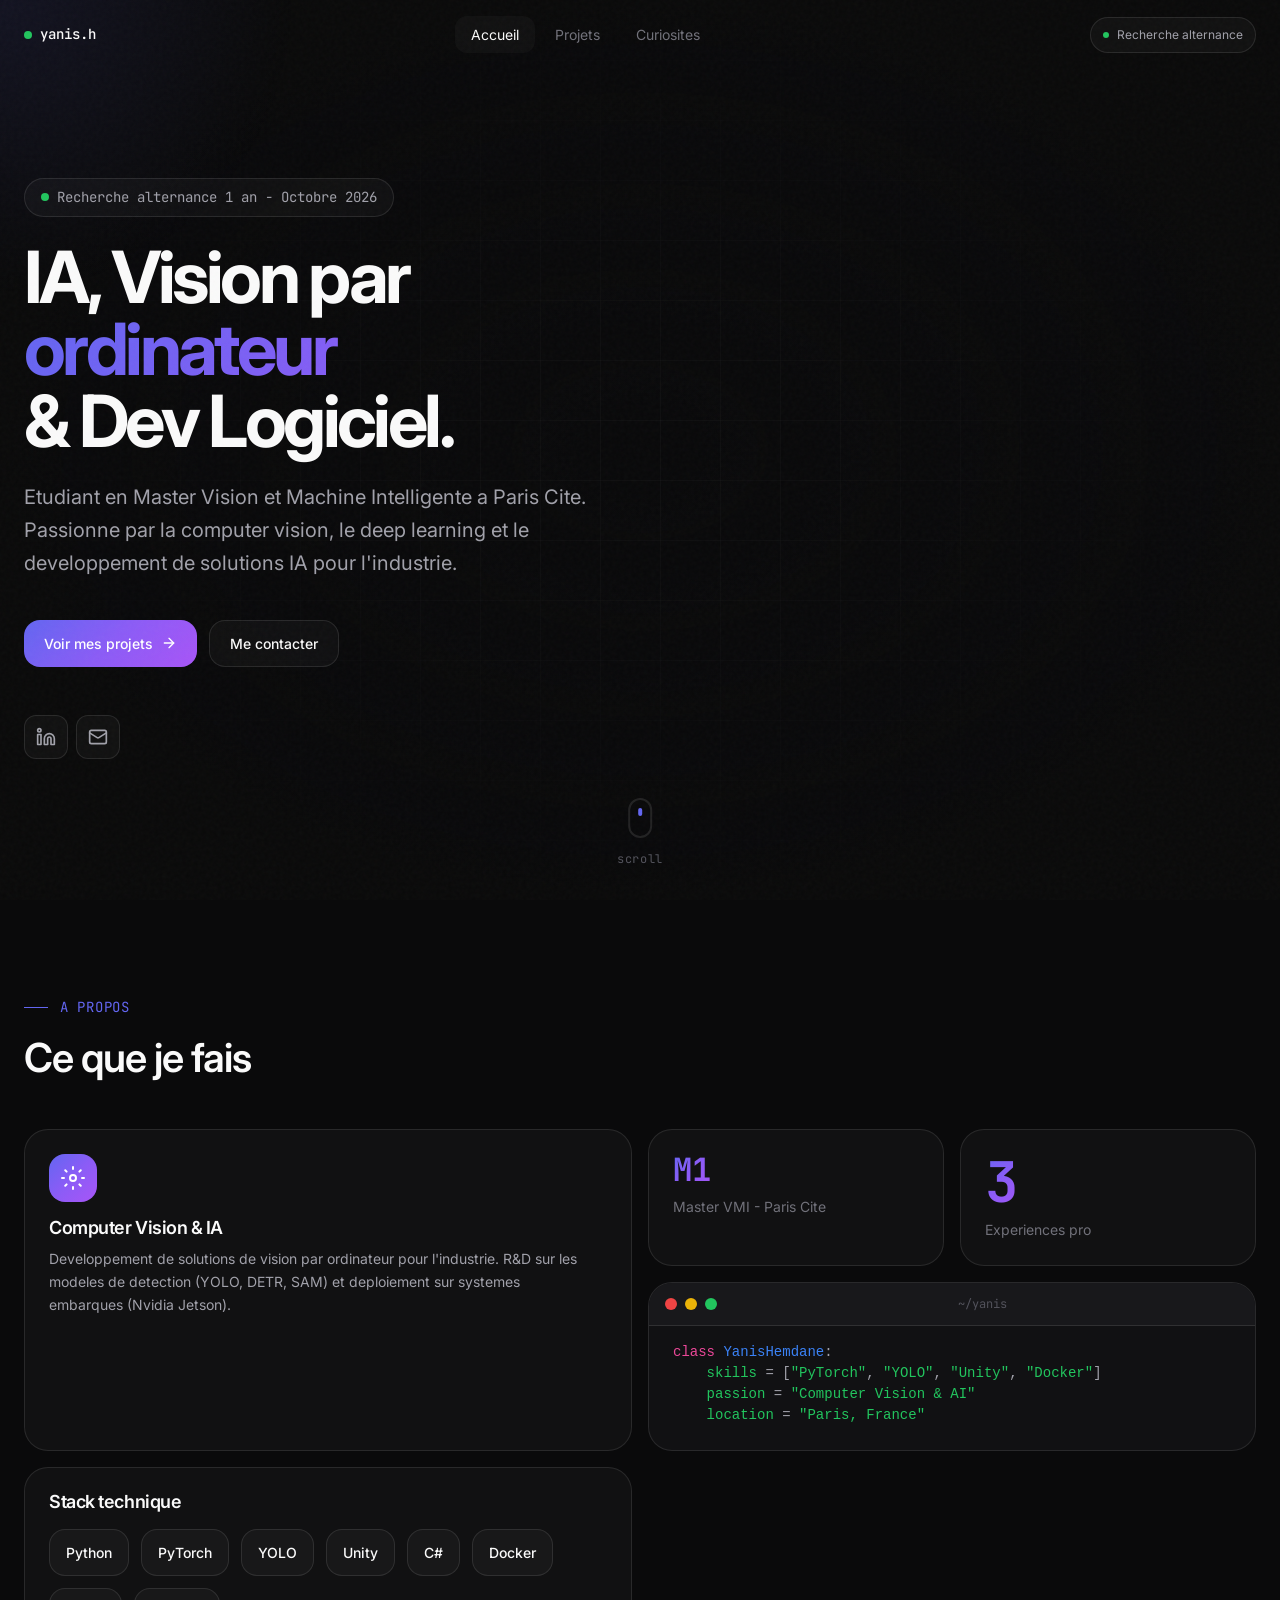
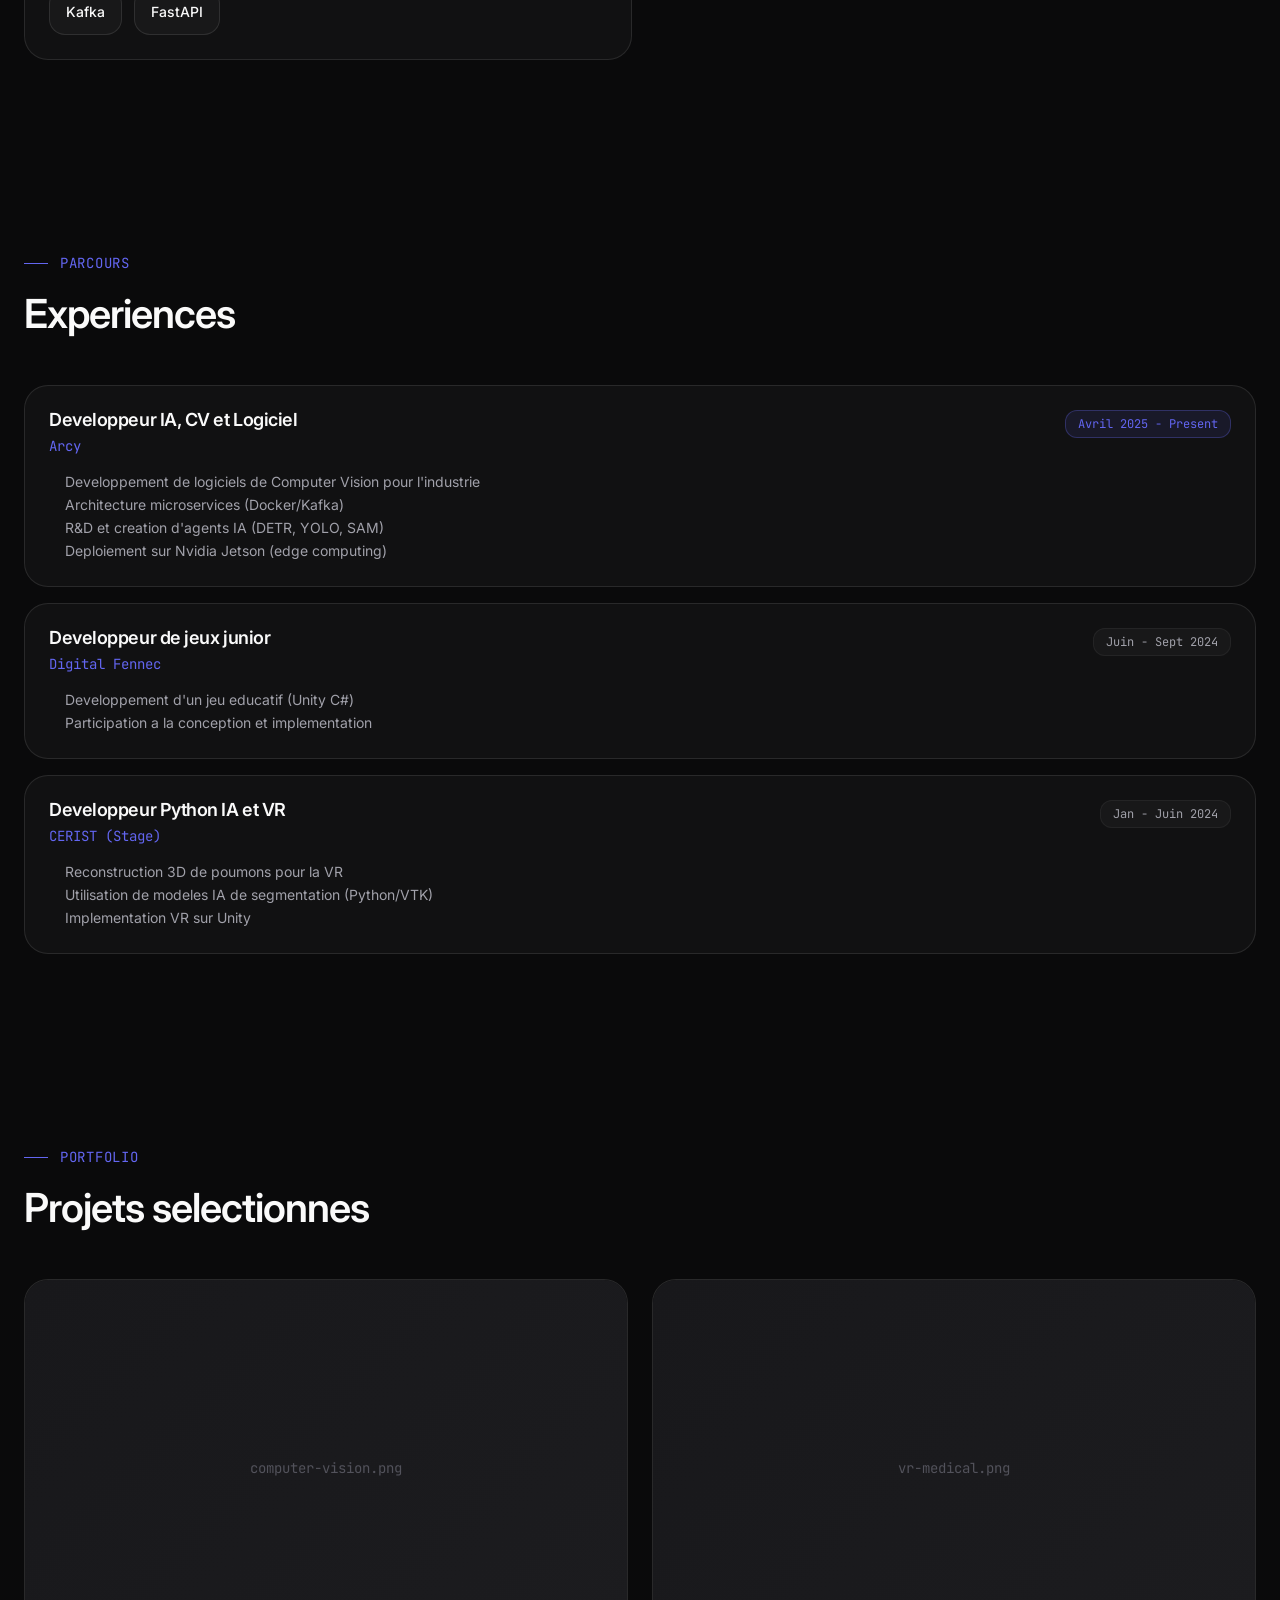
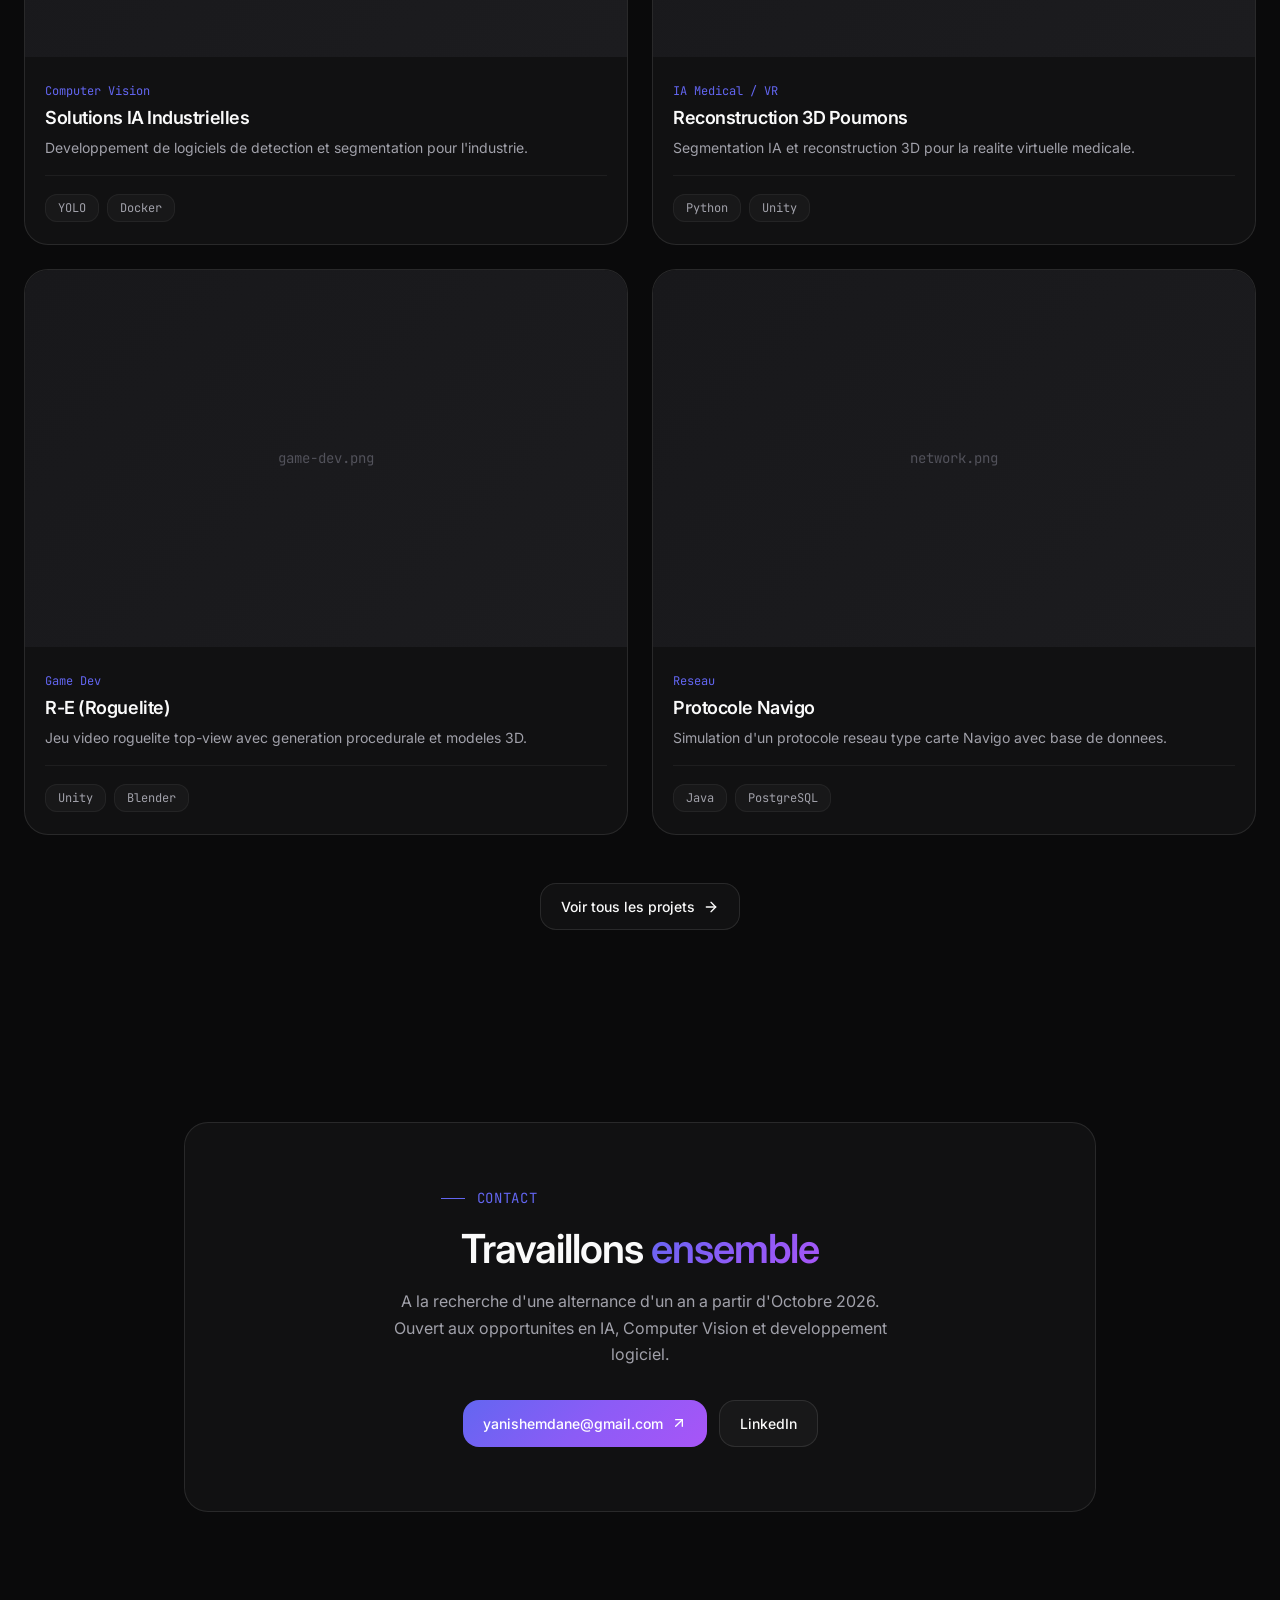
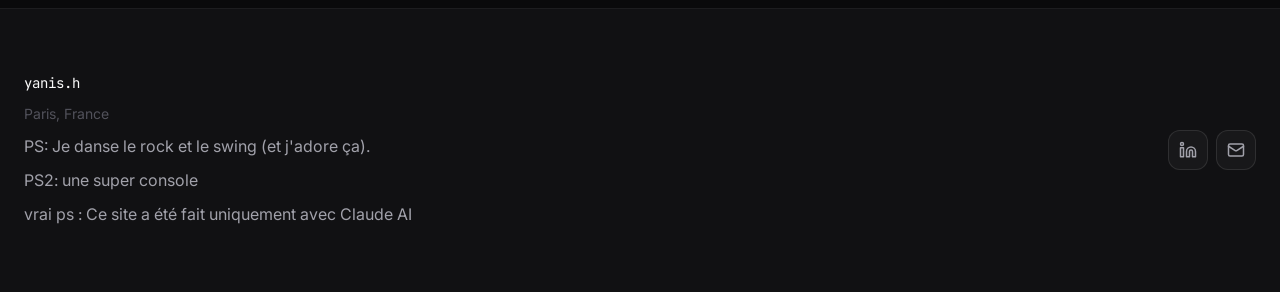
==== index.html @ 2f191aeb "Initial commit - Portfolio Yanis Hemdane" ====
<!DOCTYPE html>
<html lang="fr">
<head>
  <meta charset="UTF-8">
  <meta name="viewport" content="width=device-width, initial-scale=1.0">
  <meta name="description" content="Yanis Hemdane - IA, Computer Vision et Developpement Logiciel">
  <meta name="author" content="Yanis Hemdane">
  <meta name="theme-color" content="#0a0a0b">

  <link rel="icon" type="image/svg+xml" href="data:image/svg+xml,<svg xmlns='http://www.w3.org/2000/svg' viewBox='0 0 100 100'><text y='.9em' font-size='90'>🤖</text></svg>">

  <title>Yanis Hemdane — IA & Computer Vision</title>

  <link rel="stylesheet" href="css/style.css">
</head>
<body>
  <!-- Background Grid -->
  <div class="bg-grid"></div>
  <div class="spotlight" id="spotlight"></div>

  <div class="page">
    <!-- ========== HEADER ========== -->
    <header class="header" id="header">
      <div class="container">
        <div class="header__inner">
          <a href="index.html" class="header__logo">
            <span class="header__logo-dot"></span>
            yanis.h
          </a>

          <nav class="header__nav" id="nav">
            <a href="index.html" class="header__link header__link--active">Accueil</a>
            <a href="projects.html" class="header__link">Projets</a>
            <a href="curiosites.html" class="header__link">Curiosites</a>
          </nav>

          <div class="header__status">
            <span class="header__status-dot"></span>
            Recherche alternance
          </div>

          <button class="header__menu-btn" id="menu-btn" aria-label="Menu">
            <span></span>
            <span></span>
            <span></span>
          </button>
        </div>
      </div>
    </header>

    <!-- ========== MAIN CONTENT ========== -->
    <main class="page__content">

      <!-- ===== HERO SECTION ===== -->
      <section class="section section--hero">
        <div class="container">
          <div class="hero">
            <div class="hero__badge fade-in">
              <span class="hero__badge-dot"></span>
              Recherche alternance 1 an - Octobre 2026
            </div>

            <h1 class="hero__title fade-in fade-in--delay-1">
              <span class="hero__title-line">IA, Vision par</span>
              <span class="hero__title-line hero__title-gradient">ordinateur</span>
              <span class="hero__title-line">& Dev Logiciel.</span>
            </h1>

            <p class="hero__description fade-in fade-in--delay-2">
              Etudiant en Master Vision et Machine Intelligente a Paris Cite.
              Passionne par la computer vision, le deep learning et le developpement
              de solutions IA pour l'industrie.
            </p>

            <div class="hero__actions fade-in fade-in--delay-3">
              <a href="projects.html" class="btn btn--primary">
                <span>Voir mes projets</span>
                <svg class="btn__icon" xmlns="http://www.w3.org/2000/svg" viewBox="0 0 24 24" fill="none" stroke="currentColor" stroke-width="2" stroke-linecap="round" stroke-linejoin="round">
                  <line x1="5" y1="12" x2="19" y2="12"></line>
                  <polyline points="12 5 19 12 12 19"></polyline>
                </svg>
              </a>
              <a href="#contact" class="btn btn--secondary">
                Me contacter
              </a>
            </div>

            <div class="hero__social fade-in fade-in--delay-4">
              <a href="https://www.linkedin.com/in/yanis-hemdane-5b6553298/" class="social-link" aria-label="LinkedIn" target="_blank" rel="noopener">
                <svg xmlns="http://www.w3.org/2000/svg" viewBox="0 0 24 24" fill="none" stroke="currentColor" stroke-width="2" stroke-linecap="round" stroke-linejoin="round">
                  <path d="M16 8a6 6 0 0 1 6 6v7h-4v-7a2 2 0 0 0-2-2 2 2 0 0 0-2 2v7h-4v-7a6 6 0 0 1 6-6z"/>
                  <rect x="2" y="9" width="4" height="12"/>
                  <circle cx="4" cy="4" r="2"/>
                </svg>
              </a>
              <a href="mailto:yanishemdane@gmail.com" class="social-link" aria-label="Email">
                <svg xmlns="http://www.w3.org/2000/svg" viewBox="0 0 24 24" fill="none" stroke="currentColor" stroke-width="2" stroke-linecap="round" stroke-linejoin="round">
                  <rect width="20" height="16" x="2" y="4" rx="2"/>
                  <path d="m22 7-8.97 5.7a1.94 1.94 0 0 1-2.06 0L2 7"/>
                </svg>
              </a>
            </div>
          </div>

          <div class="scroll-indicator fade-in fade-in--delay-5">
            <div class="scroll-indicator__icon">
              <div class="scroll-indicator__wheel"></div>
            </div>
            <span>scroll</span>
          </div>
        </div>
      </section>

      <!-- ===== BENTO GRID SECTION ===== -->
      <section class="section">
        <div class="container">
          <div class="section__header">
            <p class="section__eyebrow fade-in">A propos</p>
            <h2 class="section__title fade-in fade-in--delay-1">
              Ce que je fais
            </h2>
          </div>

          <div class="bento-grid">
            <!-- Bento: Introduction -->
            <div class="bento-item bento-item--lg stagger-item">
              <div class="bento-item__icon">
                <svg xmlns="http://www.w3.org/2000/svg" viewBox="0 0 24 24" fill="none" stroke="currentColor" stroke-width="2" stroke-linecap="round" stroke-linejoin="round">
                  <circle cx="12" cy="12" r="3"/>
                  <path d="M12 1v2M12 21v2M4.22 4.22l1.42 1.42M18.36 18.36l1.42 1.42M1 12h2M21 12h2M4.22 19.78l1.42-1.42M18.36 5.64l1.42-1.42"/>
                </svg>
              </div>
              <h3 class="bento-item__title">Computer Vision & IA</h3>
              <p class="bento-item__text">
                Developpement de solutions de vision par ordinateur pour l'industrie.
                R&D sur les modeles de detection (YOLO, DETR, SAM) et deploiement
                sur systemes embarques (Nvidia Jetson).
              </p>
            </div>

            <!-- Bento: Formation -->
            <div class="bento-item stagger-item">
              <span class="bento-item__number" style="font-size: var(--text-3xl);">M1</span>
              <p class="bento-item__label">Master VMI - Paris Cite</p>
            </div>

            <!-- Bento: Experience -->
            <div class="bento-item stagger-item">
              <span class="bento-item__number">3</span>
              <p class="bento-item__label">Experiences pro</p>
            </div>

            <!-- Bento: Terminal/Code -->
            <div class="bento-item bento-item--wide bento-item--code stagger-item">
              <div class="terminal__header" style="margin: calc(var(--space-6) * -1); margin-bottom: var(--space-4); padding: var(--space-3) var(--space-4); background: var(--color-bg-tertiary); border-bottom: 1px solid var(--color-border);">
                <span class="terminal__dot terminal__dot--red"></span>
                <span class="terminal__dot terminal__dot--yellow"></span>
                <span class="terminal__dot terminal__dot--green"></span>
                <span class="terminal__title">~/yanis</span>
              </div>
              <pre><code><span class="code-keyword">class</span> <span class="code-function">YanisHemdane</span>:
    <span class="code-string">skills</span> = [<span class="code-string">"PyTorch"</span>, <span class="code-string">"YOLO"</span>, <span class="code-string">"Unity"</span>, <span class="code-string">"Docker"</span>]
    <span class="code-string">passion</span> = <span class="code-string">"Computer Vision & AI"</span>
    <span class="code-string">location</span> = <span class="code-string">"Paris, France"</span></code></pre>
            </div>

            <!-- Bento: Stack technique -->
            <div class="bento-item bento-item--wide stagger-item">
              <h3 class="bento-item__title">Stack technique</h3>
              <div class="tech-stack" style="margin-top: var(--space-4);">
                <div class="tech-item">
                  <span class="tech-item__name">Python</span>
                </div>
                <div class="tech-item">
                  <span class="tech-item__name">PyTorch</span>
                </div>
                <div class="tech-item">
                  <span class="tech-item__name">YOLO</span>
                </div>
                <div class="tech-item">
                  <span class="tech-item__name">Unity</span>
                </div>
                <div class="tech-item">
                  <span class="tech-item__name">C#</span>
                </div>
                <div class="tech-item">
                  <span class="tech-item__name">Docker</span>
                </div>
                <div class="tech-item">
                  <span class="tech-item__name">Kafka</span>
                </div>
                <div class="tech-item">
                  <span class="tech-item__name">FastAPI</span>
                </div>
              </div>
            </div>
          </div>
        </div>
      </section>

      <!-- ===== EXPERIENCES ===== -->
      <section class="section">
        <div class="container">
          <div class="section__header">
            <p class="section__eyebrow fade-in">Parcours</p>
            <h2 class="section__title fade-in fade-in--delay-1">
              Experiences
            </h2>
          </div>

          <div class="bento-grid" style="grid-template-columns: 1fr;">
            <!-- Arcy -->
            <div class="bento-item stagger-item">
              <div style="display: flex; justify-content: space-between; align-items: start; flex-wrap: wrap; gap: var(--space-2); margin-bottom: var(--space-3);">
                <div>
                  <h3 class="bento-item__title" style="margin-bottom: var(--space-1);">Developpeur IA, CV et Logiciel</h3>
                  <p style="color: var(--color-accent); font-family: var(--font-mono); font-size: var(--text-sm);">Arcy</p>
                </div>
                <span class="tag tag--accent">Avril 2025 - Present</span>
              </div>
              <ul style="color: var(--color-text-secondary); font-size: var(--text-sm); line-height: var(--leading-relaxed); padding-left: var(--space-4);">
                <li>Developpement de logiciels de Computer Vision pour l'industrie</li>
                <li>Architecture microservices (Docker/Kafka)</li>
                <li>R&D et creation d'agents IA (DETR, YOLO, SAM)</li>
                <li>Deploiement sur Nvidia Jetson (edge computing)</li>
              </ul>
            </div>

            <!-- Digital Fennec -->
            <div class="bento-item stagger-item">
              <div style="display: flex; justify-content: space-between; align-items: start; flex-wrap: wrap; gap: var(--space-2); margin-bottom: var(--space-3);">
                <div>
                  <h3 class="bento-item__title" style="margin-bottom: var(--space-1);">Developpeur de jeux junior</h3>
                  <p style="color: var(--color-accent); font-family: var(--font-mono); font-size: var(--text-sm);">Digital Fennec</p>
                </div>
                <span class="tag">Juin - Sept 2024</span>
              </div>
              <ul style="color: var(--color-text-secondary); font-size: var(--text-sm); line-height: var(--leading-relaxed); padding-left: var(--space-4);">
                <li>Developpement d'un jeu educatif (Unity C#)</li>
                <li>Participation a la conception et implementation</li>
              </ul>
            </div>

            <!-- CERIST -->
            <div class="bento-item stagger-item">
              <div style="display: flex; justify-content: space-between; align-items: start; flex-wrap: wrap; gap: var(--space-2); margin-bottom: var(--space-3);">
                <div>
                  <h3 class="bento-item__title" style="margin-bottom: var(--space-1);">Developpeur Python IA et VR</h3>
                  <p style="color: var(--color-accent); font-family: var(--font-mono); font-size: var(--text-sm);">CERIST (Stage)</p>
                </div>
                <span class="tag">Jan - Juin 2024</span>
              </div>
              <ul style="color: var(--color-text-secondary); font-size: var(--text-sm); line-height: var(--leading-relaxed); padding-left: var(--space-4);">
                <li>Reconstruction 3D de poumons pour la VR</li>
                <li>Utilisation de modeles IA de segmentation (Python/VTK)</li>
                <li>Implementation VR sur Unity</li>
              </ul>
            </div>
          </div>
        </div>
      </section>

      <!-- ===== PROJETS EN VEDETTE ===== -->
      <section class="section" id="featured-projects">
        <div class="container">
          <div class="section__header">
            <p class="section__eyebrow fade-in">Portfolio</p>
            <h2 class="section__title fade-in fade-in--delay-1">
              Projets selectionnes
            </h2>
          </div>

          <div class="projects-grid">
            <!-- Projet 1: Solutions CV Arcy -->
            <a href="projects/projet-1.html" class="card stagger-item">
              <div class="card__image">
                <div class="card__image-placeholder">
                  computer-vision.png
                </div>
              </div>
              <div class="card__content">
                <span class="card__tag">Computer Vision</span>
                <h3 class="card__title">Solutions IA Industrielles</h3>
                <p class="card__description">
                  Developpement de logiciels de detection et segmentation pour l'industrie.
                </p>
                <div class="card__footer">
                  <div class="card__techs">
                    <span class="tag">YOLO</span>
                    <span class="tag">Docker</span>
                  </div>
                  <div class="card__arrow">
                    <svg xmlns="http://www.w3.org/2000/svg" viewBox="0 0 24 24" fill="none" stroke="currentColor" stroke-width="2" stroke-linecap="round" stroke-linejoin="round">
                      <line x1="7" y1="17" x2="17" y2="7"></line>
                      <polyline points="7 7 17 7 17 17"></polyline>
                    </svg>
                  </div>
                </div>
              </div>
            </a>

            <!-- Projet 2: Reconstruction VR -->
            <a href="projects/projet-2.html" class="card stagger-item">
              <div class="card__image">
                <div class="card__image-placeholder">
                  vr-medical.png
                </div>
              </div>
              <div class="card__content">
                <span class="card__tag">IA Medical / VR</span>
                <h3 class="card__title">Reconstruction 3D Poumons</h3>
                <p class="card__description">
                  Segmentation IA et reconstruction 3D pour la realite virtuelle medicale.
                </p>
                <div class="card__footer">
                  <div class="card__techs">
                    <span class="tag">Python</span>
                    <span class="tag">Unity</span>
                  </div>
                  <div class="card__arrow">
                    <svg xmlns="http://www.w3.org/2000/svg" viewBox="0 0 24 24" fill="none" stroke="currentColor" stroke-width="2" stroke-linecap="round" stroke-linejoin="round">
                      <line x1="7" y1="17" x2="17" y2="7"></line>
                      <polyline points="7 7 17 7 17 17"></polyline>
                    </svg>
                  </div>
                </div>
              </div>
            </a>

            <!-- Projet 3: R-E Game -->
            <a href="projects/projet-3.html" class="card stagger-item">
              <div class="card__image">
                <div class="card__image-placeholder">
                  game-dev.png
                </div>
              </div>
              <div class="card__content">
                <span class="card__tag">Game Dev</span>
                <h3 class="card__title">R-E (Roguelite)</h3>
                <p class="card__description">
                  Jeu video roguelite top-view avec generation procedurale et modeles 3D.
                </p>
                <div class="card__footer">
                  <div class="card__techs">
                    <span class="tag">Unity</span>
                    <span class="tag">Blender</span>
                  </div>
                  <div class="card__arrow">
                    <svg xmlns="http://www.w3.org/2000/svg" viewBox="0 0 24 24" fill="none" stroke="currentColor" stroke-width="2" stroke-linecap="round" stroke-linejoin="round">
                      <line x1="7" y1="17" x2="17" y2="7"></line>
                      <polyline points="7 7 17 7 17 17"></polyline>
                    </svg>
                  </div>
                </div>
              </div>
            </a>

            <!-- Projet 4: Protocole Reseau -->
            <a href="projects/projet-4.html" class="card stagger-item">
              <div class="card__image">
                <div class="card__image-placeholder">
                  network.png
                </div>
              </div>
              <div class="card__content">
                <span class="card__tag">Reseau</span>
                <h3 class="card__title">Protocole Navigo</h3>
                <p class="card__description">
                  Simulation d'un protocole reseau type carte Navigo avec base de donnees.
                </p>
                <div class="card__footer">
                  <div class="card__techs">
                    <span class="tag">Java</span>
                    <span class="tag">PostgreSQL</span>
                  </div>
                  <div class="card__arrow">
                    <svg xmlns="http://www.w3.org/2000/svg" viewBox="0 0 24 24" fill="none" stroke="currentColor" stroke-width="2" stroke-linecap="round" stroke-linejoin="round">
                      <line x1="7" y1="17" x2="17" y2="7"></line>
                      <polyline points="7 7 17 7 17 17"></polyline>
                    </svg>
                  </div>
                </div>
              </div>
            </a>
          </div>

          <div style="text-align: center; margin-top: var(--space-12);">
            <a href="projects.html" class="btn btn--secondary fade-in">
              Voir tous les projets
              <svg class="btn__icon" xmlns="http://www.w3.org/2000/svg" viewBox="0 0 24 24" fill="none" stroke="currentColor" stroke-width="2" stroke-linecap="round" stroke-linejoin="round">
                <line x1="5" y1="12" x2="19" y2="12"></line>
                <polyline points="12 5 19 12 12 19"></polyline>
              </svg>
            </a>
          </div>
        </div>
      </section>

      <!-- ===== CONTACT SECTION ===== -->
      <section class="section" id="contact">
        <div class="container container--md">
          <div class="bento-item bento-item--wide fade-in" style="text-align: center; padding: var(--space-16);">
            <p class="section__eyebrow" style="justify-content: center;">Contact</p>
            <h2 style="font-size: var(--text-4xl); margin: var(--space-4) 0;">
              Travaillons <span class="text-gradient">ensemble</span>
            </h2>
            <p style="color: var(--color-text-secondary); max-width: 50ch; margin: 0 auto var(--space-8);">
              A la recherche d'une alternance d'un an a partir d'Octobre 2026.
              Ouvert aux opportunites en IA, Computer Vision et developpement logiciel.
            </p>
            <div style="display: flex; gap: var(--space-3); justify-content: center; flex-wrap: wrap;">
              <a href="mailto:yanishemdane@gmail.com" class="btn btn--primary">
                <span>yanishemdane@gmail.com</span>
                <svg class="btn__icon" xmlns="http://www.w3.org/2000/svg" viewBox="0 0 24 24" fill="none" stroke="currentColor" stroke-width="2" stroke-linecap="round" stroke-linejoin="round">
                  <line x1="7" y1="17" x2="17" y2="7"></line>
                  <polyline points="7 7 17 7 17 17"></polyline>
                </svg>
              </a>
              <a href="https://www.linkedin.com/in/yanis-hemdane-5b6553298/" class="btn btn--secondary" target="_blank" rel="noopener">
                LinkedIn
              </a>
            </div>
          </div>
        </div>
      </section>

    </main>

    <!-- ========== FOOTER ========== -->
    <footer class="footer">
      <div class="container">
        <div class="footer__inner">
          <div class="footer__left">
            <span class="footer__logo">yanis.h</span>
            <p class="footer__text">
              Paris, France

 
            </p>
            <p >
              PS: Je danse le rock et le swing (et j'adore ça).
              
            </p>
            <p>
              PS2: une super console
            </p>
            <p>
              vrai ps : Ce site a été fait uniquement avec Claude AI

            </p>
          </div>

          <div class="footer__social">
            <a href="https://www.linkedin.com/in/yanis-hemdane-5b6553298/" class="footer__social-link" target="_blank" rel="noopener" aria-label="LinkedIn">
              <svg xmlns="http://www.w3.org/2000/svg" viewBox="0 0 24 24" fill="none" stroke="currentColor" stroke-width="2" stroke-linecap="round" stroke-linejoin="round">
                <path d="M16 8a6 6 0 0 1 6 6v7h-4v-7a2 2 0 0 0-2-2 2 2 0 0 0-2 2v7h-4v-7a6 6 0 0 1 6-6z"/>
                <rect x="2" y="9" width="4" height="12"/>
                <circle cx="4" cy="4" r="2"/>
              </svg>
            </a>
            <a href="mailto:yanishemdane@gmail.com" class="footer__social-link" aria-label="Email">
              <svg xmlns="http://www.w3.org/2000/svg" viewBox="0 0 24 24" fill="none" stroke="currentColor" stroke-width="2" stroke-linecap="round" stroke-linejoin="round">
                <rect width="20" height="16" x="2" y="4" rx="2"/>
                <path d="m22 7-8.97 5.7a1.94 1.94 0 0 1-2.06 0L2 7"/>
              </svg>
            </a>
          </div>
        </div>
      </div>
    </footer>
  </div>

  <script src="js/main.js"></script>
</body>
</html>
---- css/style.css ----
/* ==========================================================================
   Style Principal - Portfolio Tech Moderne
   ========================================================================== */

/* Google Fonts - Inter + JetBrains Mono */
@import url('https://fonts.googleapis.com/css2?family=Inter:wght@400;500;600;700&family=JetBrains+Mono:wght@400;500&display=swap');

/* Modules CSS */
@import 'variables.css';
@import 'base.css';
@import 'layout.css';
@import 'components.css';
@import 'animations.css';
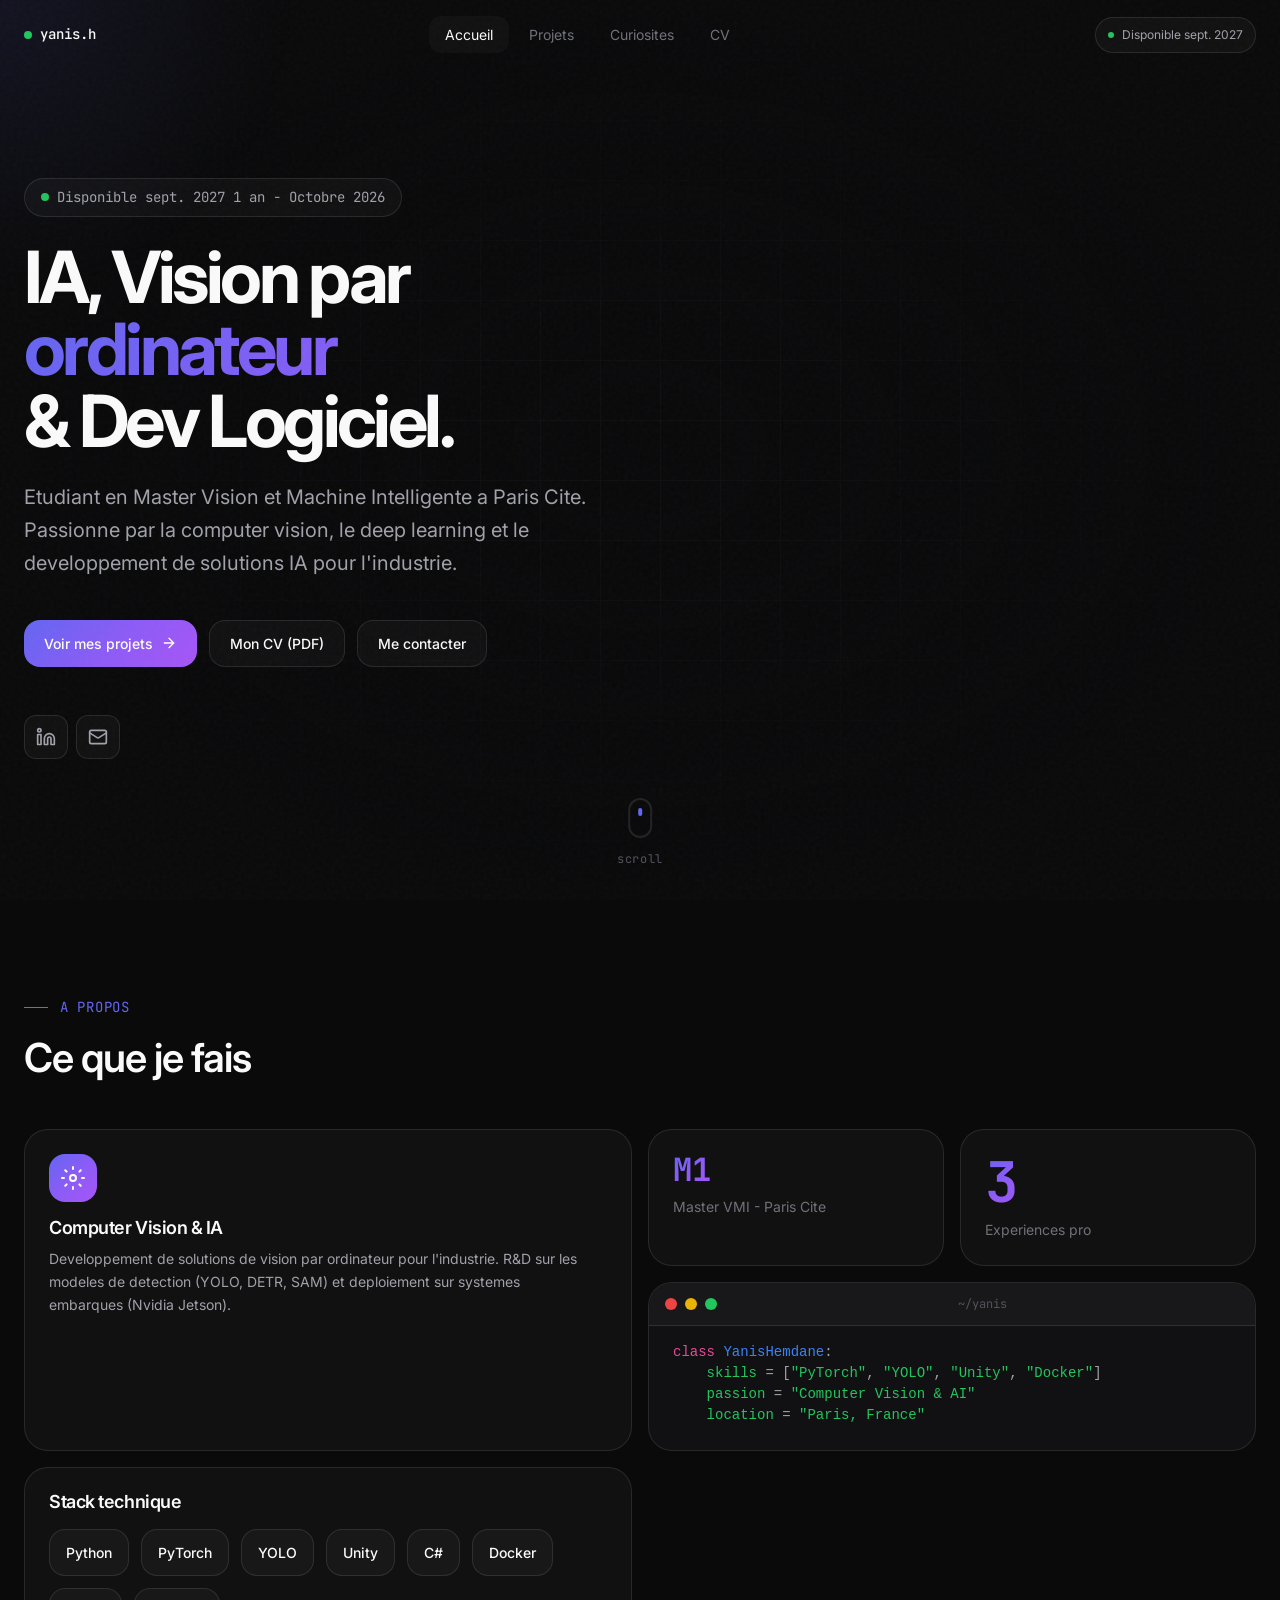
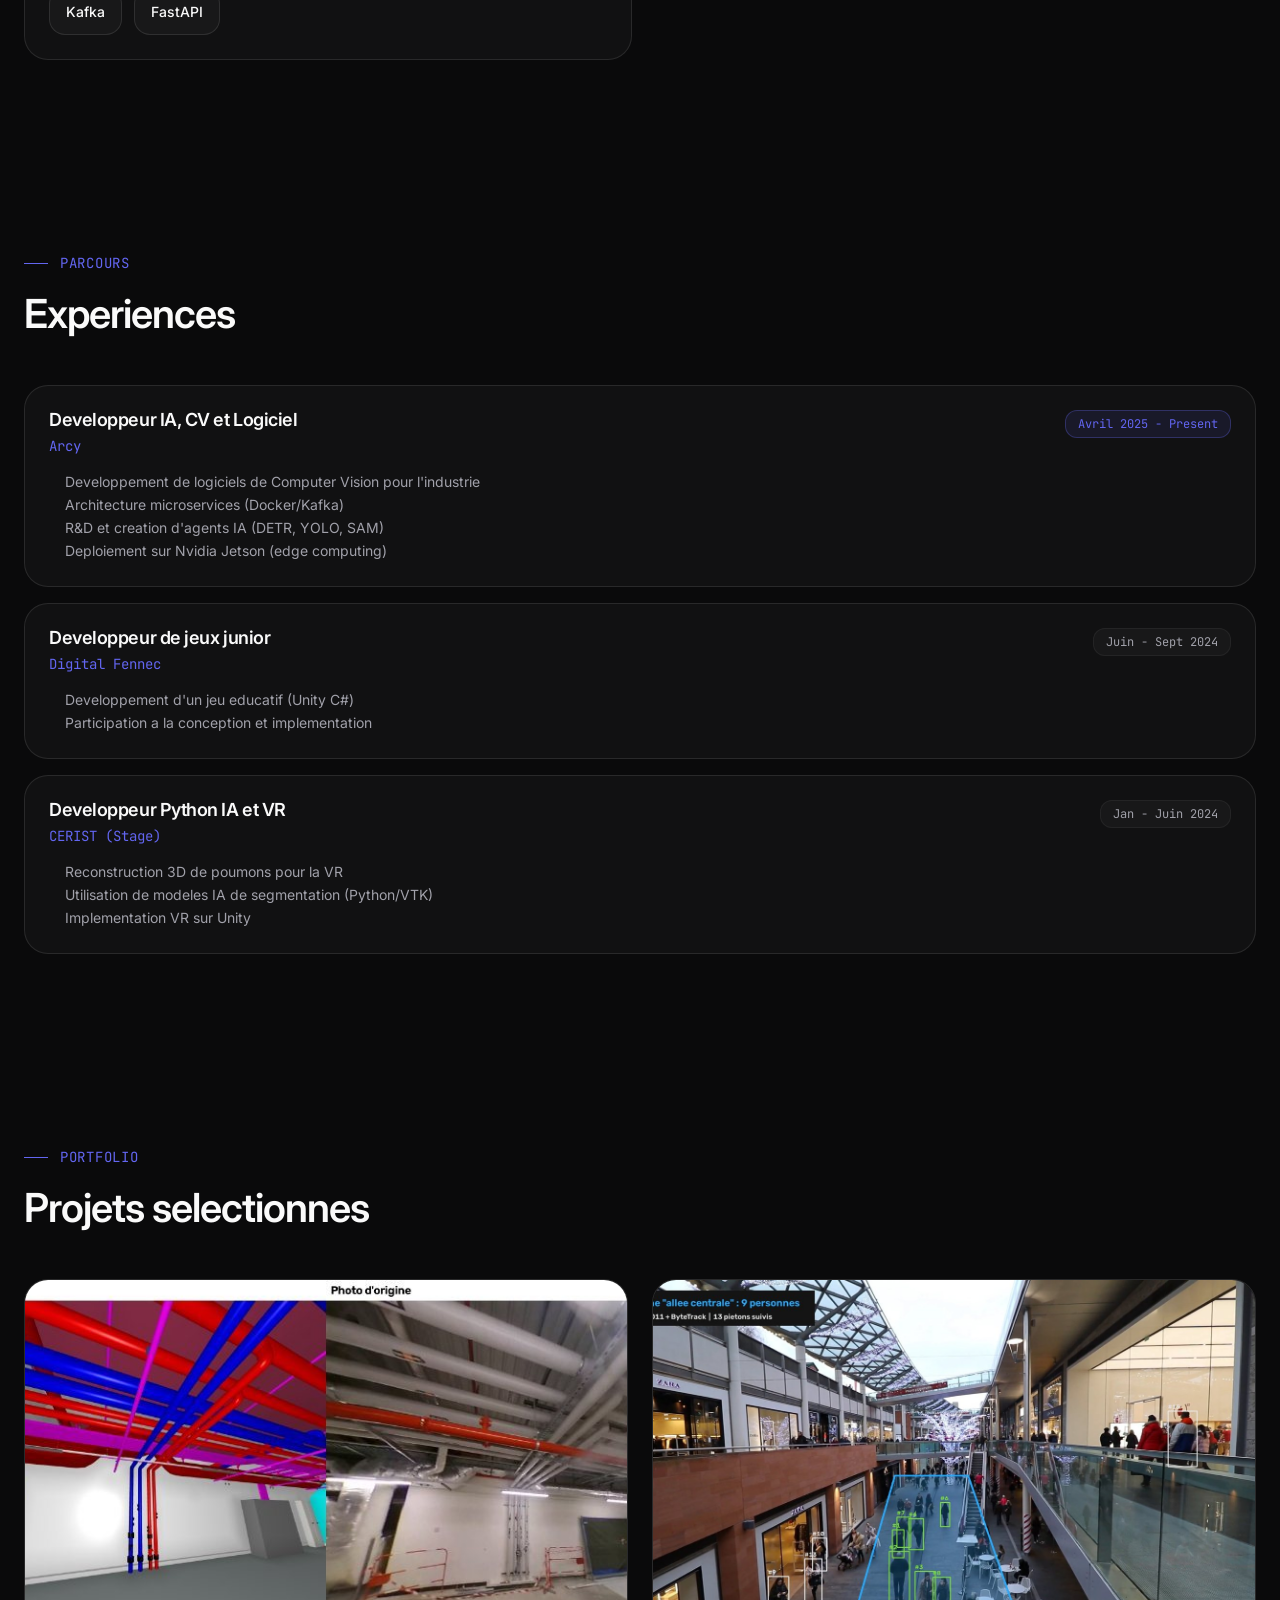
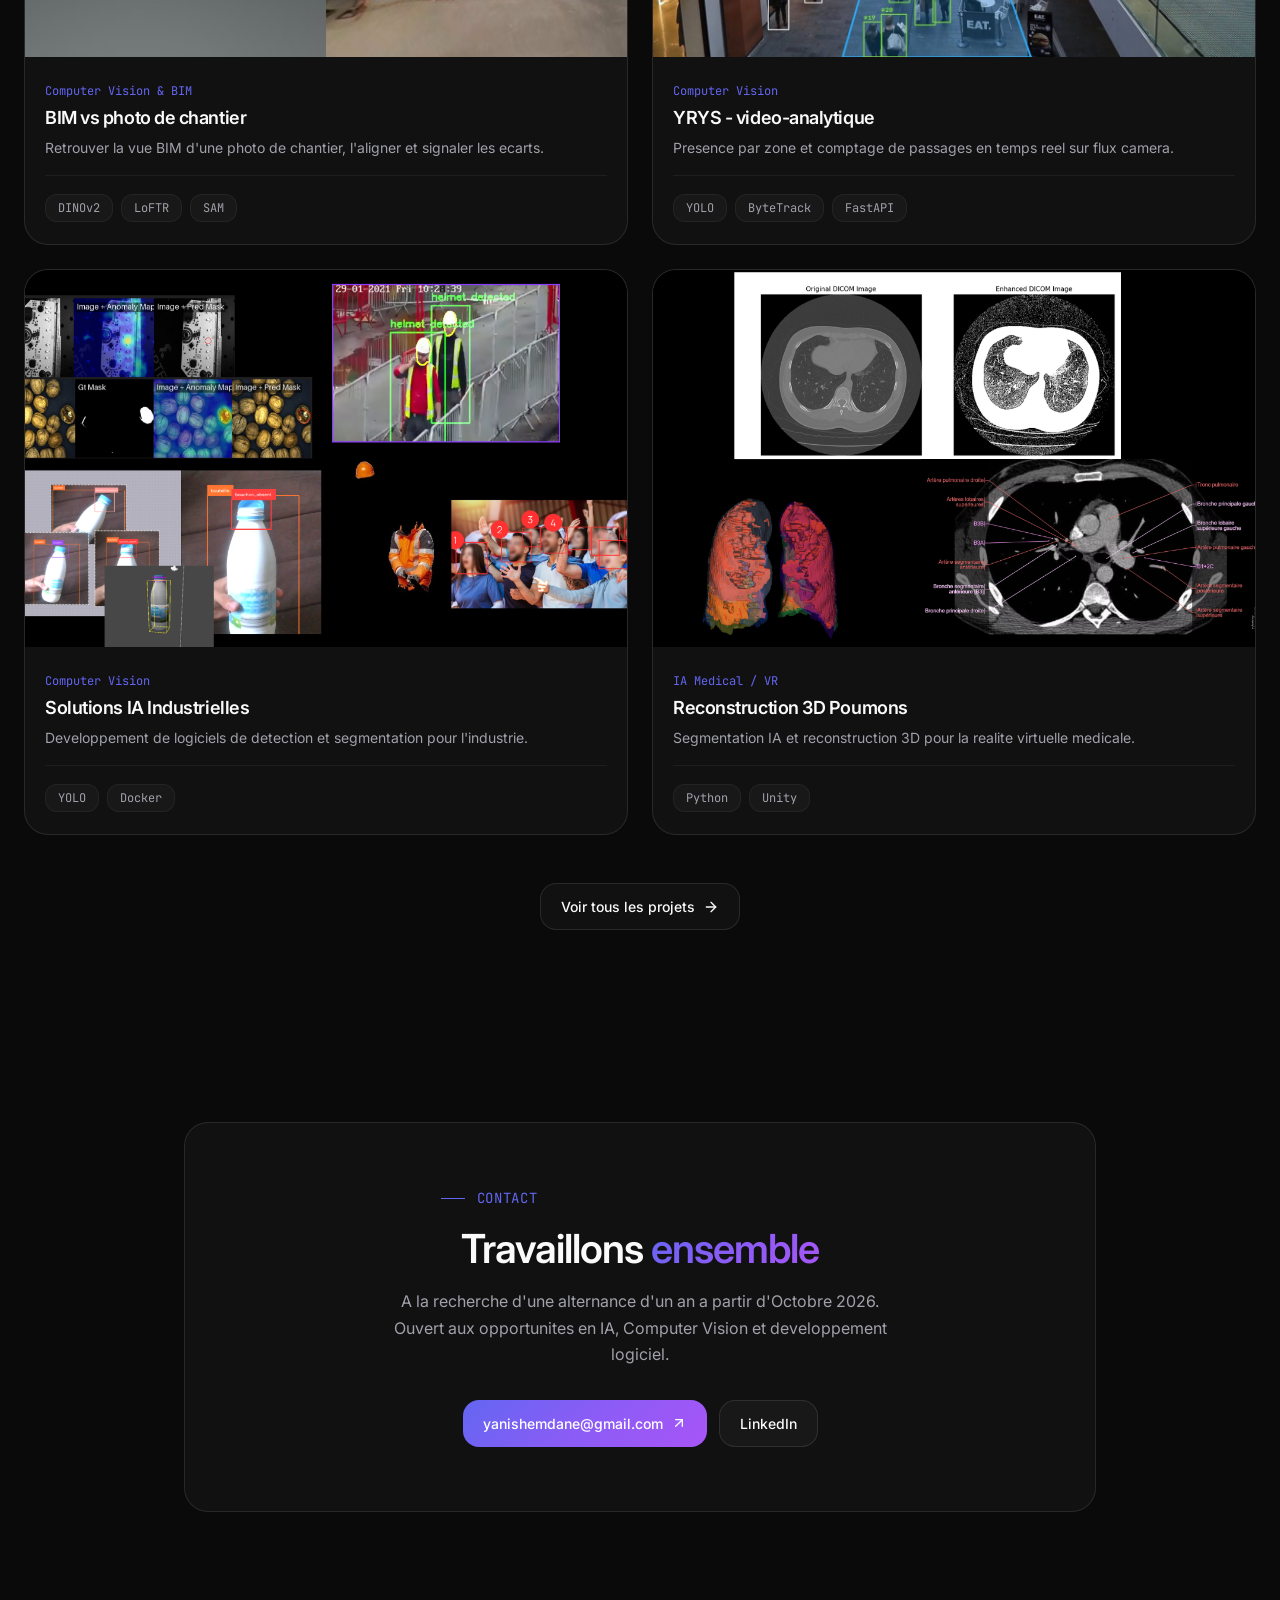
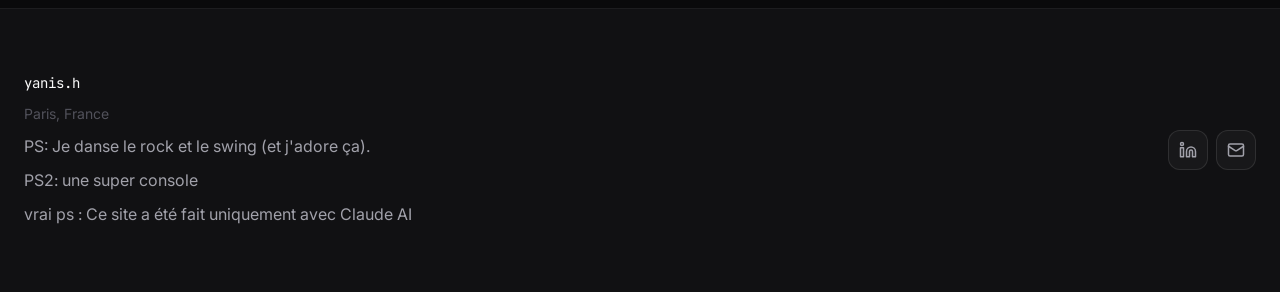
==== commit 8cf35866: "Portfolio: projets vision industrielle (BIM vs photo, YRYS), images, CV PDF Co-Authored-By: Claude O" ====
--- a/index.html
+++ b/index.html
@@ -32,11 +32,12 @@
             <a href="index.html" class="header__link header__link--active">Accueil</a>
             <a href="projects.html" class="header__link">Projets</a>
             <a href="curiosites.html" class="header__link">Curiosites</a>
+            <a href="cv/CV_Yanis_Hemdane.pdf" class="header__link" target="_blank" rel="noopener">CV</a>
           </nav>
 
           <div class="header__status">
             <span class="header__status-dot"></span>
-            Recherche alternance
+            Disponible sept. 2027
           </div>
 
           <button class="header__menu-btn" id="menu-btn" aria-label="Menu">
@@ -57,7 +58,7 @@
           <div class="hero">
             <div class="hero__badge fade-in">
               <span class="hero__badge-dot"></span>
-              Recherche alternance 1 an - Octobre 2026
+              Disponible sept. 2027 1 an - Octobre 2026
             </div>
 
             <h1 class="hero__title fade-in fade-in--delay-1">
@@ -79,6 +80,9 @@
                   <line x1="5" y1="12" x2="19" y2="12"></line>
                   <polyline points="12 5 19 12 12 19"></polyline>
                 </svg>
+              </a>
+              <a href="cv/CV_Yanis_Hemdane.pdf" class="btn btn--secondary" target="_blank" rel="noopener">
+                Mon CV (PDF)
               </a>
               <a href="#contact" class="btn btn--secondary">
                 Me contacter
@@ -271,12 +275,63 @@
           </div>
 
           <div class="projects-grid">
+            <!-- Projets vision industrielle -->
+            <a href="projects/projet-7.html" class="card stagger-item">
+              <div class="card__image">
+                <img src="Image/bim/bim_vs_photo.jpg" alt="BIM vs photo de chantier" loading="lazy">
+              </div>
+              <div class="card__content">
+                <span class="card__tag">Computer Vision &amp; BIM</span>
+                <h3 class="card__title">BIM vs photo de chantier</h3>
+                <p class="card__description">
+                  Retrouver la vue BIM d'une photo de chantier, l'aligner et signaler les ecarts.
+                </p>
+                <div class="card__footer">
+                  <div class="card__techs">
+                    <span class="tag">DINOv2</span>
+                    <span class="tag">LoFTR</span>
+                    <span class="tag">SAM</span>
+                  </div>
+                  <div class="card__arrow">
+                    <svg xmlns="http://www.w3.org/2000/svg" viewBox="0 0 24 24" fill="none" stroke="currentColor" stroke-width="2" stroke-linecap="round" stroke-linejoin="round">
+                      <line x1="7" y1="17" x2="17" y2="7"></line>
+                      <polyline points="7 7 17 7 17 17"></polyline>
+                    </svg>
+                  </div>
+                </div>
+              </div>
+            </a>
+
+            <a href="projects/projet-8.html" class="card stagger-item">
+              <div class="card__image">
+                <img src="Image/yrys.jpg" alt="YRYS - video-analytique" loading="lazy">
+              </div>
+              <div class="card__content">
+                <span class="card__tag">Computer Vision</span>
+                <h3 class="card__title">YRYS - video-analytique</h3>
+                <p class="card__description">
+                  Presence par zone et comptage de passages en temps reel sur flux camera.
+                </p>
+                <div class="card__footer">
+                  <div class="card__techs">
+                    <span class="tag">YOLO</span>
+                    <span class="tag">ByteTrack</span>
+                    <span class="tag">FastAPI</span>
+                  </div>
+                  <div class="card__arrow">
+                    <svg xmlns="http://www.w3.org/2000/svg" viewBox="0 0 24 24" fill="none" stroke="currentColor" stroke-width="2" stroke-linecap="round" stroke-linejoin="round">
+                      <line x1="7" y1="17" x2="17" y2="7"></line>
+                      <polyline points="7 7 17 7 17 17"></polyline>
+                    </svg>
+                  </div>
+                </div>
+              </div>
+            </a>
+
             <!-- Projet 1: Solutions CV Arcy -->
             <a href="projects/projet-1.html" class="card stagger-item">
               <div class="card__image">
-                <div class="card__image-placeholder">
-                  computer-vision.png
-                </div>
+                <img src="Image/projet1.png" alt="" loading="lazy">
               </div>
               <div class="card__content">
                 <span class="card__tag">Computer Vision</span>
@@ -302,9 +357,7 @@
             <!-- Projet 2: Reconstruction VR -->
             <a href="projects/projet-2.html" class="card stagger-item">
               <div class="card__image">
-                <div class="card__image-placeholder">
-                  vr-medical.png
-                </div>
+                <img src="Image/projet2.png" alt="" loading="lazy">
               </div>
               <div class="card__content">
                 <span class="card__tag">IA Medical / VR</span>
@@ -327,61 +380,6 @@
               </div>
             </a>
 
-            <!-- Projet 3: R-E Game -->
-            <a href="projects/projet-3.html" class="card stagger-item">
-              <div class="card__image">
-                <div class="card__image-placeholder">
-                  game-dev.png
-                </div>
-              </div>
-              <div class="card__content">
-                <span class="card__tag">Game Dev</span>
-                <h3 class="card__title">R-E (Roguelite)</h3>
-                <p class="card__description">
-                  Jeu video roguelite top-view avec generation procedurale et modeles 3D.
-                </p>
-                <div class="card__footer">
-                  <div class="card__techs">
-                    <span class="tag">Unity</span>
-                    <span class="tag">Blender</span>
-                  </div>
-                  <div class="card__arrow">
-                    <svg xmlns="http://www.w3.org/2000/svg" viewBox="0 0 24 24" fill="none" stroke="currentColor" stroke-width="2" stroke-linecap="round" stroke-linejoin="round">
-                      <line x1="7" y1="17" x2="17" y2="7"></line>
-                      <polyline points="7 7 17 7 17 17"></polyline>
-                    </svg>
-                  </div>
-                </div>
-              </div>
-            </a>
-
-            <!-- Projet 4: Protocole Reseau -->
-            <a href="projects/projet-4.html" class="card stagger-item">
-              <div class="card__image">
-                <div class="card__image-placeholder">
-                  network.png
-                </div>
-              </div>
-              <div class="card__content">
-                <span class="card__tag">Reseau</span>
-                <h3 class="card__title">Protocole Navigo</h3>
-                <p class="card__description">
-                  Simulation d'un protocole reseau type carte Navigo avec base de donnees.
-                </p>
-                <div class="card__footer">
-                  <div class="card__techs">
-                    <span class="tag">Java</span>
-                    <span class="tag">PostgreSQL</span>
-                  </div>
-                  <div class="card__arrow">
-                    <svg xmlns="http://www.w3.org/2000/svg" viewBox="0 0 24 24" fill="none" stroke="currentColor" stroke-width="2" stroke-linecap="round" stroke-linejoin="round">
-                      <line x1="7" y1="17" x2="17" y2="7"></line>
-                      <polyline points="7 7 17 7 17 17"></polyline>
-                    </svg>
-                  </div>
-                </div>
-              </div>
-            </a>
           </div>
 
           <div style="text-align: center; margin-top: var(--space-12);">
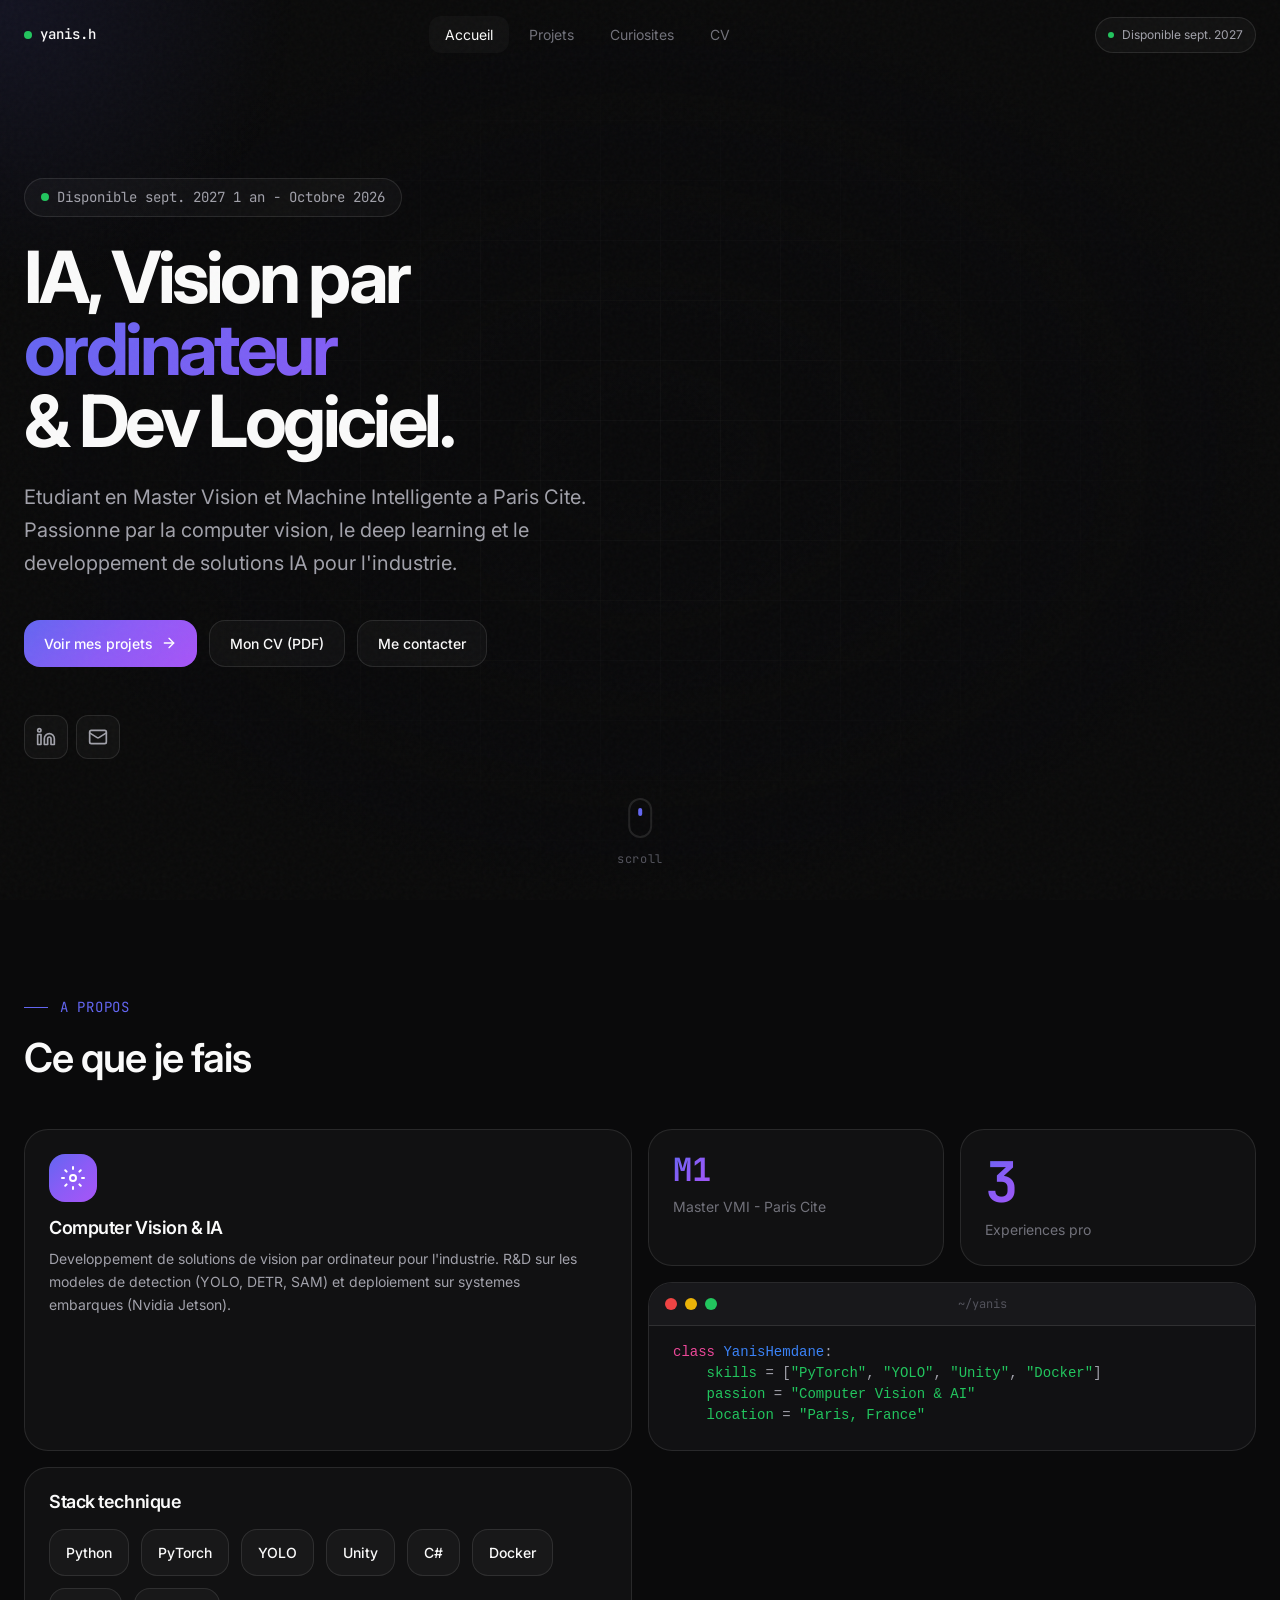
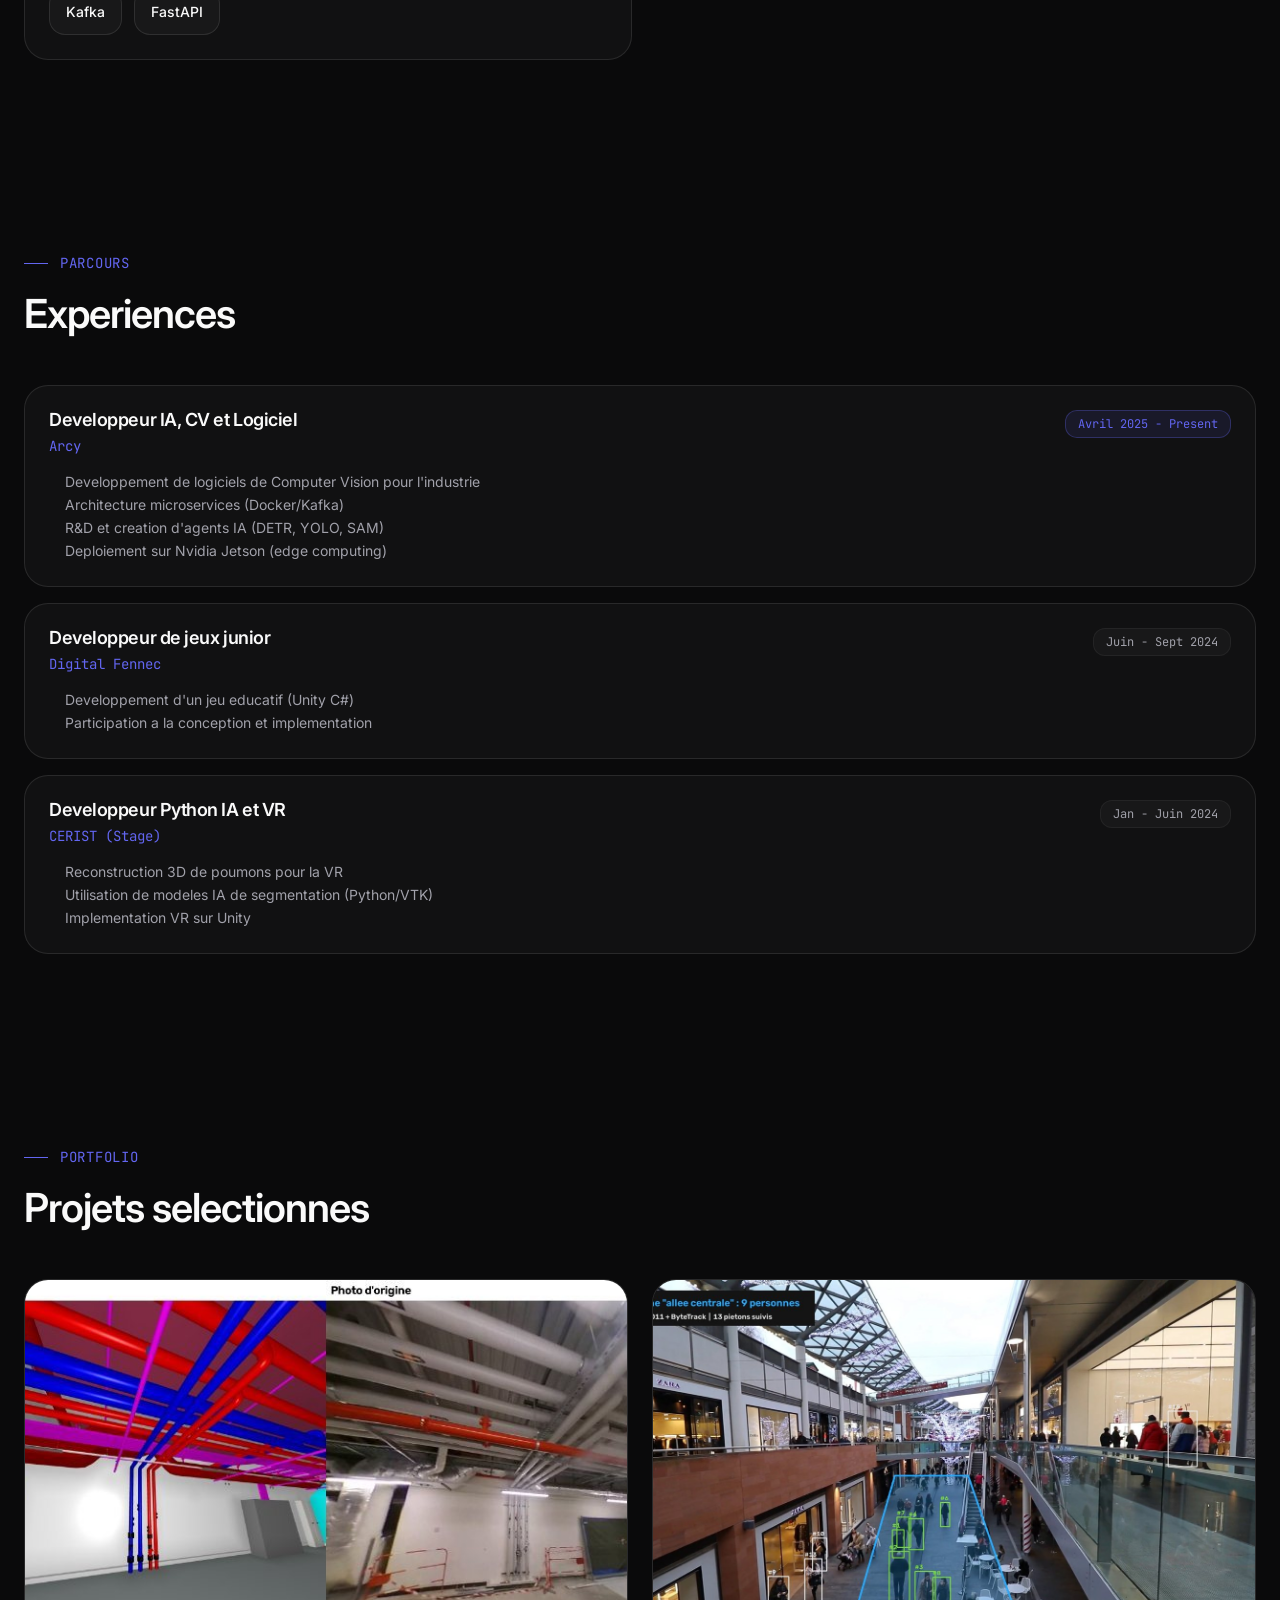
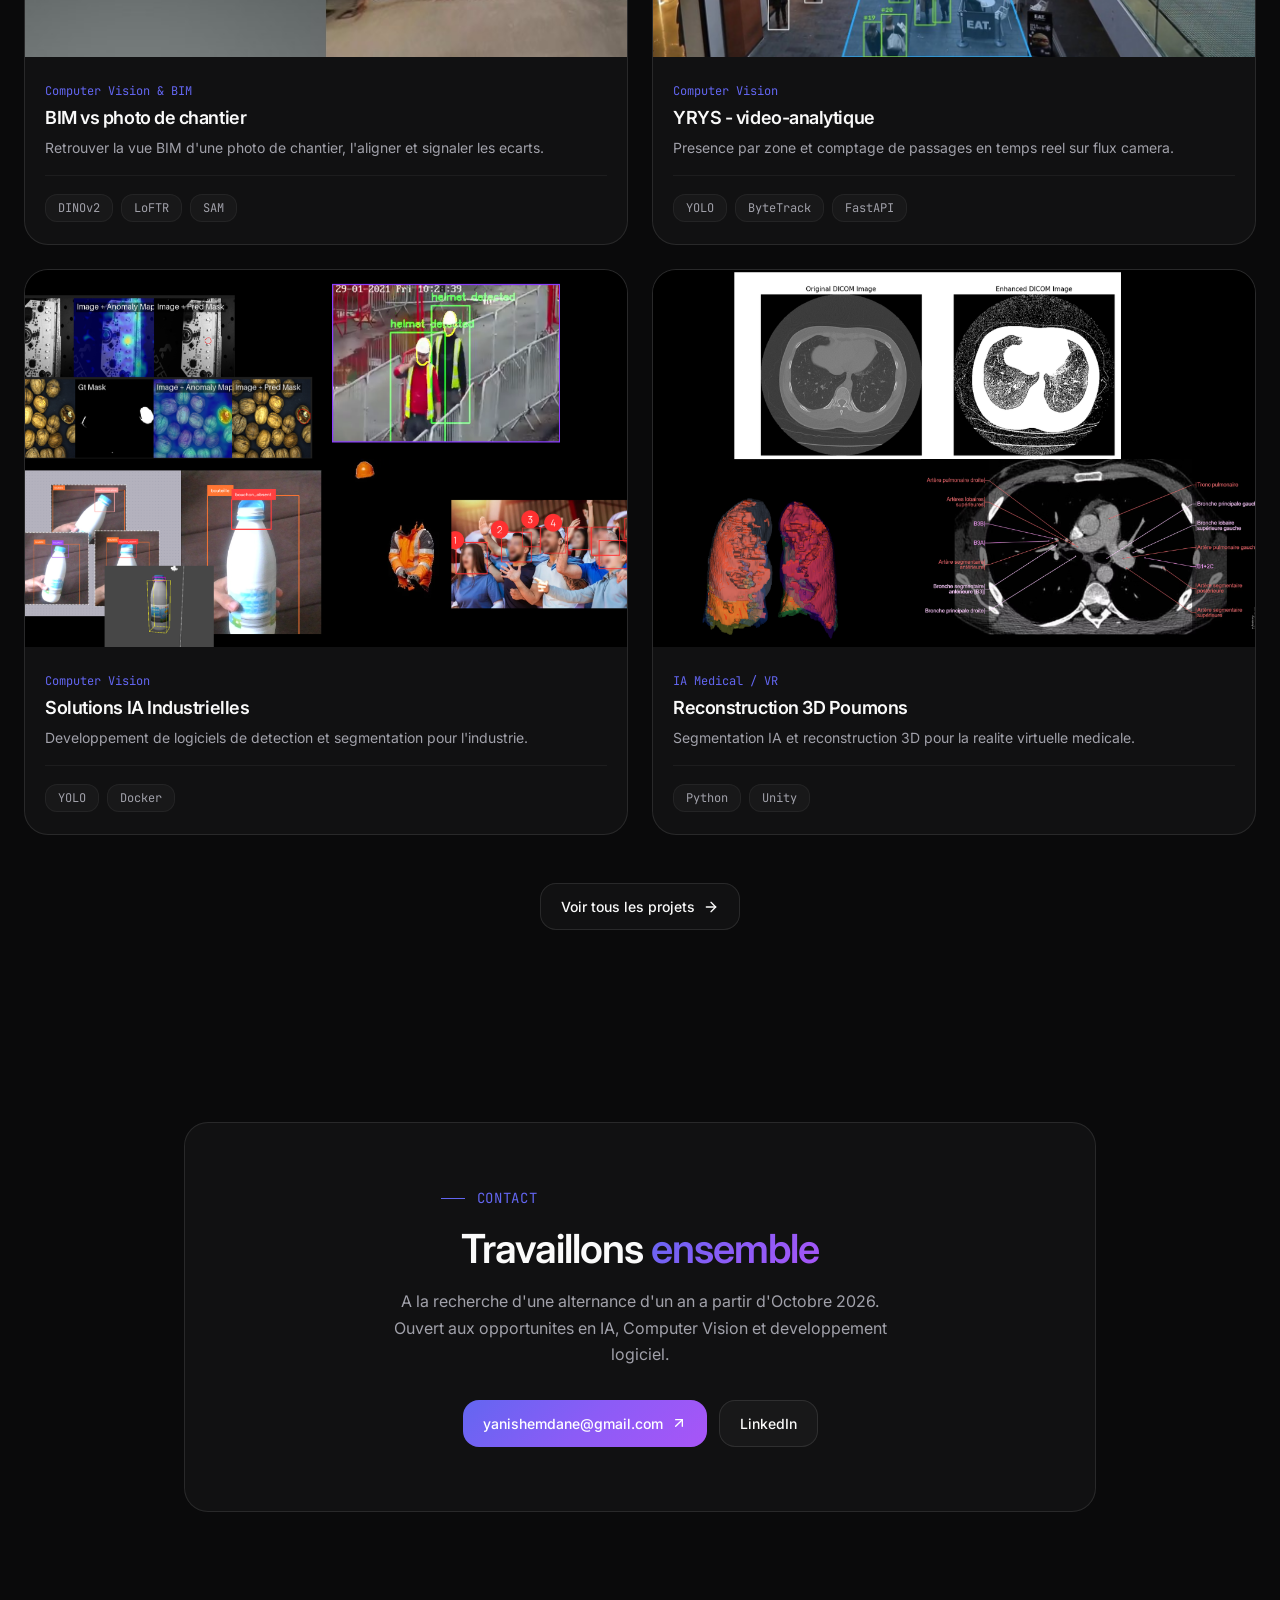
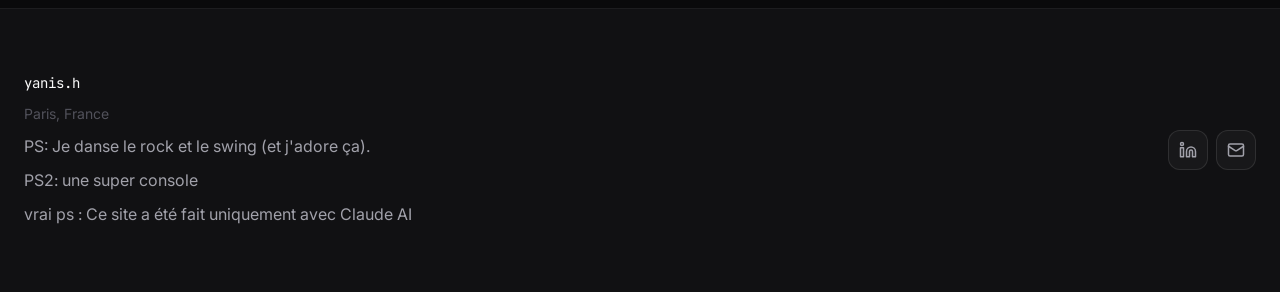
==== commit 61c44849: "Afficher images et cartes tout de suite, sans attendre le scroll Co-Authored-By: Claude Opus 5.5 <no" ====
--- a/index.html
+++ b/index.html
@@ -278,7 +278,7 @@
             <!-- Projets vision industrielle -->
             <a href="projects/projet-7.html" class="card stagger-item">
               <div class="card__image">
-                <img src="Image/bim/bim_vs_photo.jpg" alt="BIM vs photo de chantier" loading="lazy">
+                <img src="Image/bim/bim_vs_photo.jpg" alt="BIM vs photo de chantier">
               </div>
               <div class="card__content">
                 <span class="card__tag">Computer Vision &amp; BIM</span>
@@ -304,7 +304,7 @@
 
             <a href="projects/projet-8.html" class="card stagger-item">
               <div class="card__image">
-                <img src="Image/yrys.jpg" alt="YRYS - video-analytique" loading="lazy">
+                <img src="Image/yrys.jpg" alt="YRYS - video-analytique">
               </div>
               <div class="card__content">
                 <span class="card__tag">Computer Vision</span>
@@ -331,7 +331,7 @@
             <!-- Projet 1: Solutions CV Arcy -->
             <a href="projects/projet-1.html" class="card stagger-item">
               <div class="card__image">
-                <img src="Image/projet1.png" alt="" loading="lazy">
+                <img src="Image/projet1.png" alt="">
               </div>
               <div class="card__content">
                 <span class="card__tag">Computer Vision</span>
@@ -357,7 +357,7 @@
             <!-- Projet 2: Reconstruction VR -->
             <a href="projects/projet-2.html" class="card stagger-item">
               <div class="card__image">
-                <img src="Image/projet2.png" alt="" loading="lazy">
+                <img src="Image/projet2.png" alt="">
               </div>
               <div class="card__content">
                 <span class="card__tag">IA Medical / VR</span>
